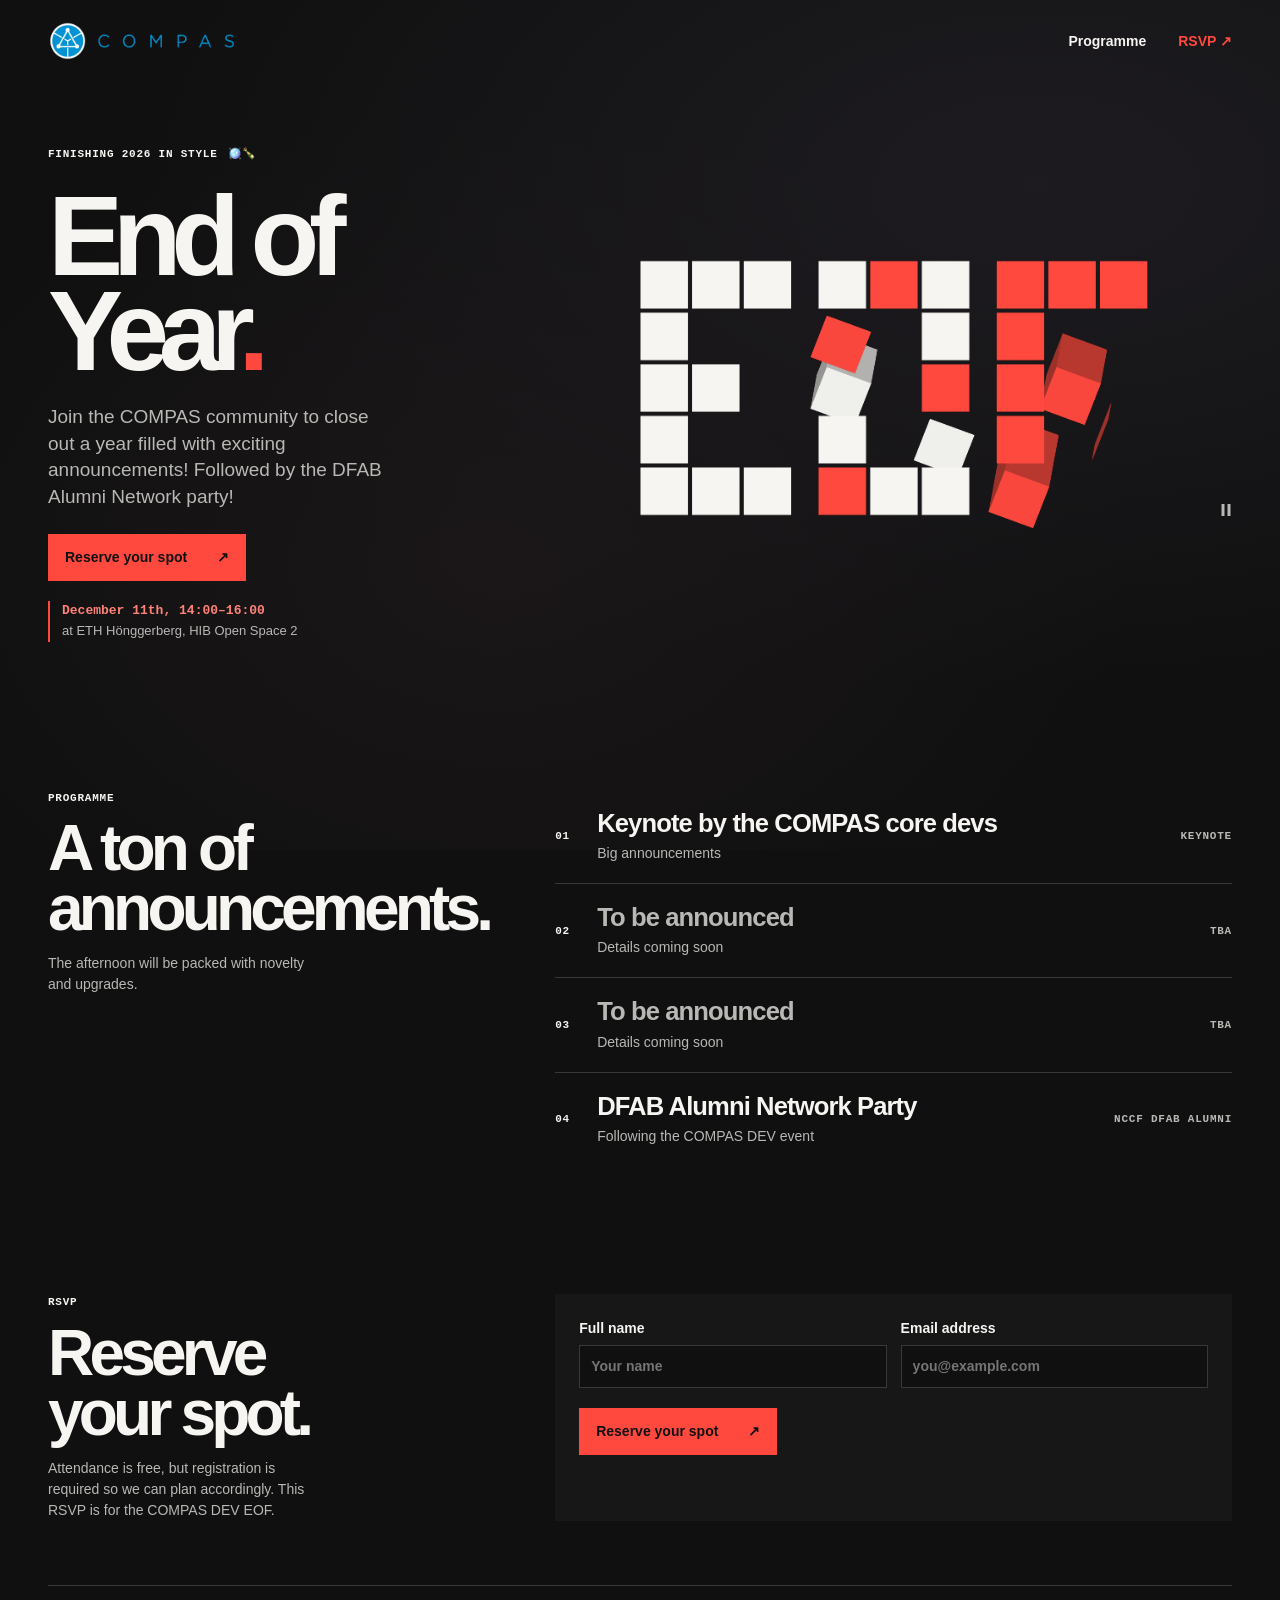
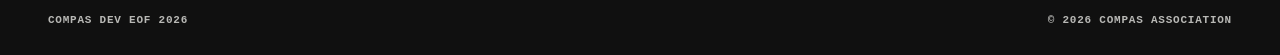
==== index.html @ 9d1eb0c4 "Shorter programme heading Co-Authored-By: Claude Opus 5.5 <noreply@anthropic.com>" ====
<!doctype html>
<html lang="en">
<head>
<meta charset="utf-8">
<meta name="viewport" content="width=device-width, initial-scale=1">
<meta name="description" content="COMPAS DEV End of Year 2026, followed by the DFAB Alumni Network Party.">
<title>EOF 2026 — COMPAS DEV</title>
<meta property="og:type" content="website">
<meta property="og:title" content="EOF 2026 — COMPAS DEV">
<meta property="og:description" content="December 11th, 14:00–16:00 at ETH Hönggerberg, HIB Open Space 2. Followed by the DFAB Alumni Network Party.">
<meta property="og:url" content="https://compas.dev/eof26/">
<meta property="og:image" content="https://compas.dev/eof26/assets/eof-dark.png">
<meta name="twitter:card" content="summary_large_image">
<link rel="icon" href="assets/compas.png">
<link rel="stylesheet" href="style.css">
<script src="app.js" defer></script>
</head>
<body>
<header class="wrap header">
  <a class="brand" href="#top"><img src="assets/compas-header.png" width="960" height="199" alt="COMPAS"></a>
  <nav aria-label="Event"><a href="#programme">Programme</a><a class="nav-rsvp" href="#rsvp">RSVP <span aria-hidden="true">↗</span></a></nav>
</header>
<main id="top" class="wrap">
  <section class="hero" aria-labelledby="event-title">
    <div class="intro">
      <div class="eyebrow">Finishing 2026 in style <span aria-hidden="true">🪩🍾</span></div>
      <h1 id="event-title">End of<br> Year<span class="period">.</span></h1>
      <p>Join the COMPAS community to close out a year filled with exciting announcements! Followed by the DFAB Alumni Network party!</p>
      <a class="primary" href="#rsvp">Reserve your spot <span aria-hidden="true">↗</span></a>
      <p class="meta"><span><time datetime="2026-12-11">December 11th</time>, 14:00–16:00</span> <span>at ETH Hönggerberg, HIB Open Space 2</span></p>
    </div>
    <figure class="art">
      <img id="mark" src="assets/eof-dark.png" width="800" height="448" alt="The tiled EOF mark rotates into E26 as some red pieces shift from solid to wireframe and back.">
      <button id="motion" type="button" class="motion" aria-label="Pause motion">
        <svg class="icon-pause" viewBox="0 0 12 12" width="12" height="12" aria-hidden="true"><rect x="1.5" y="0" width="3" height="12"/><rect x="7.5" y="0" width="3" height="12"/></svg>
        <svg class="icon-play" viewBox="0 0 12 12" width="12" height="12" aria-hidden="true"><path d="M1.5 0 11.5 6 1.5 12z"/></svg>
      </button>
    </figure>
  </section>
  <section id="programme" class="programme" aria-labelledby="programme-title">
    <div><div class="eyebrow">Programme</div><h2 id="programme-title">A ton of<br> announcements.</h2><p class="lede">The afternoon will be packed with novelty and upgrades.</p></div>
    <div class="programme-list">
      <article><span class="index">01</span><div><h3>Keynote by the COMPAS core devs</h3><p>Big announcements</p></div><span class="tag">Keynote</span></article>
      <article class="tba"><span class="index">02</span><div><h3>To be announced</h3><p>Details coming soon</p></div><span class="tag">TBA</span></article>
      <article class="tba"><span class="index">03</span><div><h3>To be announced</h3><p>Details coming soon</p></div><span class="tag">TBA</span></article>
      <article><span class="index">04</span><div><h3>DFAB Alumni Network Party</h3><p>Following the COMPAS DEV event</p></div><span class="tag">NCCF DFAB Alumni</span></article>
    </div>
  </section>
  <section id="rsvp" class="rsvp" aria-labelledby="rsvp-title">
    <div><div class="eyebrow">RSVP</div><h2 id="rsvp-title">Reserve<br> your spot.</h2><p>Attendance is free, but registration is required so we can plan accordingly. This RSVP is for the COMPAS DEV EOF.</p></div>
    <form id="rsvp-form" action="https://assets.mailerlite.com/jsonp/1476040/forms/203331740116191033/subscribe" method="post">
      <div class="fields">
        <label>Full name<input name="fields[name]" required autocomplete="name" placeholder="Your name"></label>
        <label>Email address<input name="fields[email]" required type="email" autocomplete="email" placeholder="you@example.com"></label>
      </div>
      <input type="hidden" name="ml-submit" value="1">
      <input type="hidden" name="anticsrf" value="true">
      <button class="primary" type="submit">Reserve your spot <span aria-hidden="true">↗</span></button>
      <p id="form-status" role="status" hidden></p>
    </form>
  </section>
</main>
<footer class="wrap footer"><span>COMPAS DEV EOF 2026</span><a href="https://compas.dev">© 2026 COMPAS Association</a></footer>
</body>
</html>
---- style.css ----
:root{color-scheme:dark;--paper:#101010;--surface:#171717;--ink:#f6f5f1;--muted:#b8b8b5;--accent:#ff493e;--rule:#383838;--head:Helvetica,Arial,sans-serif;--mono:ui-monospace,Menlo,monospace}
*{box-sizing:border-box}
html{scroll-behavior:smooth}
body{
  margin:0;
  background:
    radial-gradient(ellipse at 81% 24%, #1d1b20 0%, transparent 62%) top center / 100% 760px no-repeat,
    radial-gradient(ellipse at 39% 66%, #1b1718 0%, transparent 57%) top center / 100% 850px no-repeat,
    var(--paper);
  color:var(--ink);
  font:16px/1.5 var(--head)
}
a{color:inherit;text-decoration:none}
button,input{font:inherit}
button{cursor:pointer}
:focus-visible{outline:2px solid var(--accent);outline-offset:4px}
.wrap{width:min(1320px,calc(100% - 96px));margin-inline:auto}
.header,.footer{display:flex;align-items:center;justify-content:space-between;}
.header{height:82px}
.brand{display:block;width:190px;flex-shrink:0}
.brand img{display:block;width:100%;height:auto;aspect-ratio:960/199}
nav{display:flex;align-items:center;gap:32px;font-size:14px;font-weight:700}
.nav-rsvp{color:var(--accent)}
.hero{display:grid;grid-template-columns:minmax(270px,.8fr) minmax(0,1.2fr);gap:56px;align-items:center;min-height:590px;padding-block:64px 84px}
.eyebrow,.meta,legend,.index,.tag,.footer{font:600 11px/1.5 var(--mono);letter-spacing:.07em;text-transform:uppercase}
.eyebrow{display:flex;align-items:center;gap:10px}
h1,h2,h3,p,figure{margin:0}
h1{font-size:clamp(75px,8.8vw,142px);line-height:.85;letter-spacing:-.092em;margin:26px 0 24px}
.period{color:var(--accent)}
.intro>p:not(.meta){max-width:32ch;font-size:19px;color:var(--muted);line-height:1.4;margin-bottom:24px}
.primary{display:inline-flex;align-items:center;justify-content:space-between;gap:30px;padding:12px 16px;background:var(--accent);border:1px solid var(--accent);color:var(--paper);font-weight:700;font-size:14px}
.primary:hover{background:var(--ink);border-color:var(--ink)}
.meta{margin-top:20px;padding-left:12px;border-left:2px solid var(--accent);color:var(--muted);font:500 13px/1.55 var(--head);letter-spacing:0;text-transform:none}
.meta span{display:block}
.meta span:first-child{color:#ff8279;font:600 13px/1.55 var(--mono);font-variant-numeric:tabular-nums}
.art{position:relative}
.art img{display:block;mix-blend-mode:lighten;width:100%;height:auto;aspect-ratio:800/448}
fieldset{padding:0;border:0;margin:0;min-inline-size:0}
legend{margin-bottom:6px;color:var(--muted)}
/* Bottom edge sits on the baseline of the EOF letters (y=368 of the 448px-high mark). */
.motion{position:absolute;right:0;bottom:17.86%;display:block;border:0;background:none;color:var(--muted);padding:0;line-height:0}
.motion svg{display:block;fill:currentColor}
.motion:hover{color:var(--ink)}
.motion .icon-play,.motion[data-playing="false"] .icon-pause{display:none}
.motion[data-playing="false"] .icon-play{display:block}
.programme,.rsvp{display:grid;grid-template-columns:minmax(230px,.8fr) minmax(0,1.2fr);gap:56px;padding-block:64px}
h2{font-size:clamp(45px,5vw,78px);line-height:.94;letter-spacing:-.075em;margin-top:12px}
.programme-list article{display:grid;grid-template-columns:30px 1fr auto;align-items:center;gap:12px;padding:19px 0}
.programme-list article+article{border-top:1px solid var(--rule)}
h3{font-size:clamp(17px,2vw,26px);letter-spacing:-.035em;line-height:1.15}
.programme .lede{max-width:34ch;margin-top:15px}
.programme p,.rsvp p{color:var(--muted);font-size:14px;margin-top:5px}
.tag{color:var(--muted)}
.tba h3{color:var(--muted)}
.rsvp>div p{max-width:34ch;margin-top:15px}
form{padding:24px;background:var(--surface)}
.fields{display:grid;grid-template-columns:1fr 1fr;gap:14px;margin-bottom:20px}
form label{font-size:14px;font-weight:600}
.fields input{display:block;margin-top:6px;width:100%;border:1px solid var(--rule);background:var(--paper);color:var(--ink);padding:10px 11px;border-radius:0}
#form-status{padding-top:10px}
#form-status.error{color:#ff8279}
form button:disabled{opacity:.6;cursor:progress}
.footer{border-bottom:0;border-top:1px solid var(--rule);min-height:70px;color:var(--muted)}
@media(max-width:850px){.wrap{width:calc(100% - 44px)}.hero,.programme,.rsvp{gap:24px}.hero{min-height:0}h1{font-size:clamp(62px,10vw,100px)}}
@media(max-width:680px){.wrap{width:calc(100% - 32px)}.header{height:64px}nav{gap:12px}.brand{width:145px}.hero,.programme,.rsvp{grid-template-columns:1fr}.hero{padding-block:32px}.intro h1 br,.programme h2 br,.rsvp h2 br{display:none}.intro h1{max-width:7ch;line-height:.9}.intro>p:not(.meta){font-size:17px}.programme,.rsvp{padding-block:28px}}
@media(max-width:390px){.fields{grid-template-columns:1fr}.programme-list article{grid-template-columns:22px 1fr}.tag{grid-column:2;justify-self:start}}
@media(prefers-reduced-motion:reduce){html{scroll-behavior:auto}}
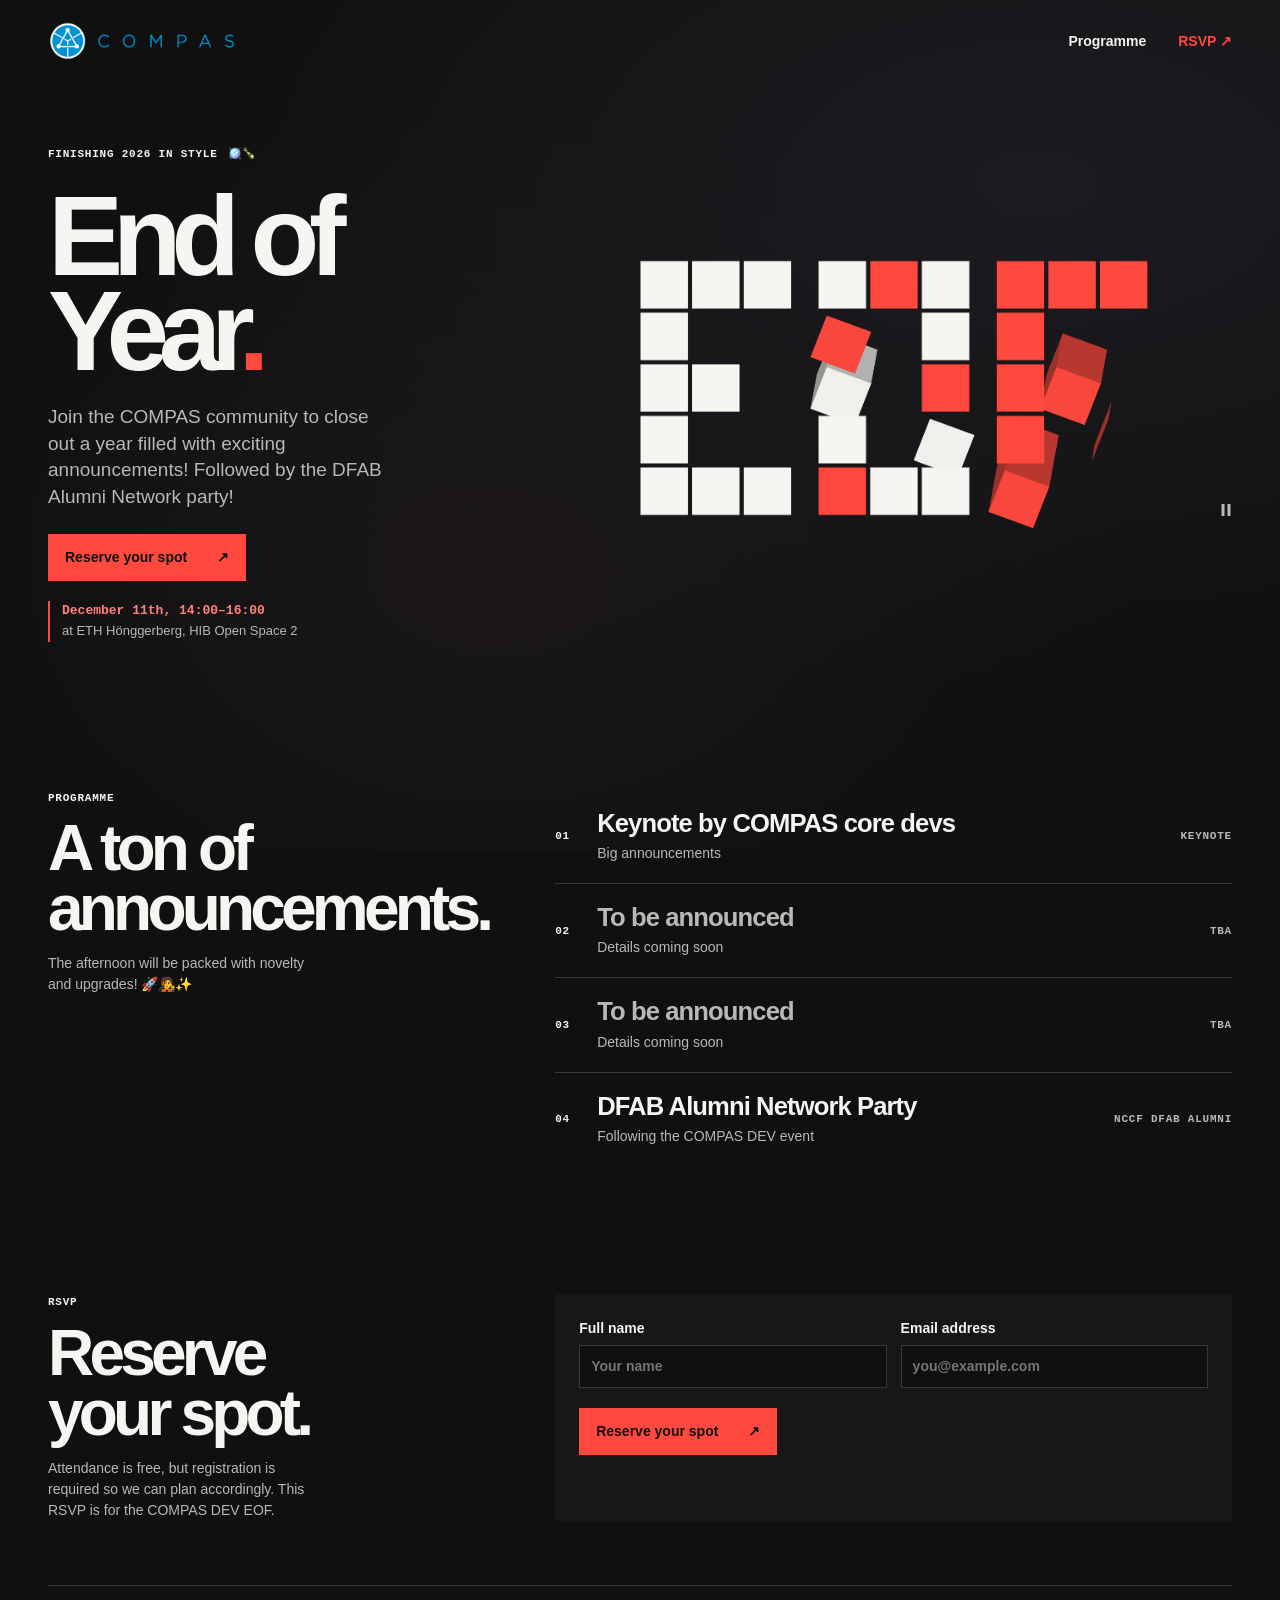
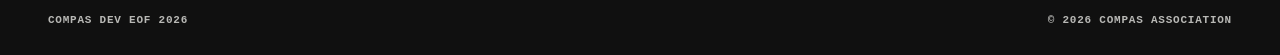
==== commit 1d41d479: "update rsvp" ====
--- a/index.html
+++ b/index.html
@@ -1,65 +1,110 @@
 <!doctype html>
 <html lang="en">
+
 <head>
-<meta charset="utf-8">
-<meta name="viewport" content="width=device-width, initial-scale=1">
-<meta name="description" content="COMPAS DEV End of Year 2026, followed by the DFAB Alumni Network Party.">
-<title>EOF 2026 — COMPAS DEV</title>
-<meta property="og:type" content="website">
-<meta property="og:title" content="EOF 2026 — COMPAS DEV">
-<meta property="og:description" content="December 11th, 14:00–16:00 at ETH Hönggerberg, HIB Open Space 2. Followed by the DFAB Alumni Network Party.">
-<meta property="og:url" content="https://compas.dev/eof26/">
-<meta property="og:image" content="https://compas.dev/eof26/assets/eof-dark.png">
-<meta name="twitter:card" content="summary_large_image">
-<link rel="icon" href="assets/compas.png">
-<link rel="stylesheet" href="style.css">
-<script src="app.js" defer></script>
+  <meta charset="utf-8">
+  <meta name="viewport" content="width=device-width, initial-scale=1">
+  <meta name="description" content="COMPAS DEV End of Year 2026, followed by the NCCR DFAB Alumni Network Party.">
+  <title>EOF 2026 — COMPAS DEV</title>
+  <meta property="og:type" content="website">
+  <meta property="og:title" content="EOF 2026 — COMPAS DEV">
+  <meta property="og:description"
+    content="December 11th, 14:00–16:00 at ETH Hönggerberg, HIB Open Space 2. Followed by the NCCR DFAB Alumni Network Party.">
+  <meta property="og:url" content="https://compas.dev/eof26/">
+  <meta property="og:image" content="https://compas.dev/eof26/assets/eof-dark.png">
+  <meta name="twitter:card" content="summary_large_image">
+  <link rel="icon" href="assets/compas.png">
+  <link rel="stylesheet" href="style.css">
+  <script src="app.js" defer></script>
 </head>
+
 <body>
-<header class="wrap header">
-  <a class="brand" href="#top"><img src="assets/compas-header.png" width="960" height="199" alt="COMPAS"></a>
-  <nav aria-label="Event"><a href="#programme">Programme</a><a class="nav-rsvp" href="#rsvp">RSVP <span aria-hidden="true">↗</span></a></nav>
-</header>
-<main id="top" class="wrap">
-  <section class="hero" aria-labelledby="event-title">
-    <div class="intro">
-      <div class="eyebrow">Finishing 2026 in style <span aria-hidden="true">🪩🍾</span></div>
-      <h1 id="event-title">End of<br> Year<span class="period">.</span></h1>
-      <p>Join the COMPAS community to close out a year filled with exciting announcements! Followed by the DFAB Alumni Network party!</p>
-      <a class="primary" href="#rsvp">Reserve your spot <span aria-hidden="true">↗</span></a>
-      <p class="meta"><span><time datetime="2026-12-11">December 11th</time>, 14:00–16:00</span> <span>at ETH Hönggerberg, HIB Open Space 2</span></p>
-    </div>
-    <figure class="art">
-      <img id="mark" src="assets/eof-dark.png" width="800" height="448" alt="The tiled EOF mark rotates into E26 as some red pieces shift from solid to wireframe and back.">
-      <button id="motion" type="button" class="motion" aria-label="Pause motion">
-        <svg class="icon-pause" viewBox="0 0 12 12" width="12" height="12" aria-hidden="true"><rect x="1.5" y="0" width="3" height="12"/><rect x="7.5" y="0" width="3" height="12"/></svg>
-        <svg class="icon-play" viewBox="0 0 12 12" width="12" height="12" aria-hidden="true"><path d="M1.5 0 11.5 6 1.5 12z"/></svg>
-      </button>
-    </figure>
-  </section>
-  <section id="programme" class="programme" aria-labelledby="programme-title">
-    <div><div class="eyebrow">Programme</div><h2 id="programme-title">A ton of<br> announcements.</h2><p class="lede">The afternoon will be packed with novelty and upgrades.</p></div>
-    <div class="programme-list">
-      <article><span class="index">01</span><div><h3>Keynote by the COMPAS core devs</h3><p>Big announcements</p></div><span class="tag">Keynote</span></article>
-      <article class="tba"><span class="index">02</span><div><h3>To be announced</h3><p>Details coming soon</p></div><span class="tag">TBA</span></article>
-      <article class="tba"><span class="index">03</span><div><h3>To be announced</h3><p>Details coming soon</p></div><span class="tag">TBA</span></article>
-      <article><span class="index">04</span><div><h3>DFAB Alumni Network Party</h3><p>Following the COMPAS DEV event</p></div><span class="tag">NCCF DFAB Alumni</span></article>
-    </div>
-  </section>
-  <section id="rsvp" class="rsvp" aria-labelledby="rsvp-title">
-    <div><div class="eyebrow">RSVP</div><h2 id="rsvp-title">Reserve<br> your spot.</h2><p>Attendance is free, but registration is required so we can plan accordingly. This RSVP is for the COMPAS DEV EOF.</p></div>
-    <form id="rsvp-form" action="https://assets.mailerlite.com/jsonp/1476040/forms/203331740116191033/subscribe" method="post">
-      <div class="fields">
-        <label>Full name<input name="fields[name]" required autocomplete="name" placeholder="Your name"></label>
-        <label>Email address<input name="fields[email]" required type="email" autocomplete="email" placeholder="you@example.com"></label>
+  <header class="wrap header">
+    <a class="brand" href="#top"><img src="assets/compas-header.png" width="960" height="199" alt="COMPAS"></a>
+    <nav aria-label="Event"><a href="#programme">Programme</a><a class="nav-rsvp" href="#rsvp">RSVP <span
+          aria-hidden="true">↗</span></a></nav>
+  </header>
+  <main id="top" class="wrap">
+    <section class="hero" aria-labelledby="event-title">
+      <div class="intro">
+        <div class="eyebrow">Finishing 2026 in style <span aria-hidden="true">🪩🍾</span></div>
+        <h1 id="event-title">End of<br> Year<span class="period">.</span></h1>
+        <p>Join the COMPAS community to close out a year filled with exciting announcements! Followed by the DFAB Alumni
+          Network party!</p>
+        <a class="primary" href="#rsvp">Reserve your spot <span aria-hidden="true">↗</span></a>
+        <p class="meta"><span><time datetime="2026-12-11">December 11th</time>, 14:00–16:00</span> <span>at ETH
+            Hönggerberg, HIB Open Space 2</span></p>
       </div>
-      <input type="hidden" name="ml-submit" value="1">
-      <input type="hidden" name="anticsrf" value="true">
-      <button class="primary" type="submit">Reserve your spot <span aria-hidden="true">↗</span></button>
-      <p id="form-status" role="status" hidden></p>
-    </form>
-  </section>
-</main>
-<footer class="wrap footer"><span>COMPAS DEV EOF 2026</span><a href="https://compas.dev">© 2026 COMPAS Association</a></footer>
+      <figure class="art">
+        <img id="mark" src="assets/eof-dark.png" width="800" height="448"
+          alt="The tiled EOF mark rotates into E26 as some red pieces shift from solid to wireframe and back.">
+        <button id="motion" type="button" class="motion" aria-label="Pause motion">
+          <svg class="icon-pause" viewBox="0 0 12 12" width="12" height="12" aria-hidden="true">
+            <rect x="1.5" y="0" width="3" height="12" />
+            <rect x="7.5" y="0" width="3" height="12" />
+          </svg>
+          <svg class="icon-play" viewBox="0 0 12 12" width="12" height="12" aria-hidden="true">
+            <path d="M1.5 0 11.5 6 1.5 12z" />
+          </svg>
+        </button>
+      </figure>
+    </section>
+    <section id="programme" class="programme" aria-labelledby="programme-title">
+      <div>
+        <div class="eyebrow">Programme</div>
+        <h2 id="programme-title">A ton of<br> announcements.</h2>
+        <p class="lede">The afternoon will be packed with novelty and upgrades! 🚀🧑‍🎤✨</p>
+      </div>
+      <div class="programme-list">
+        <article><span class="index">01</span>
+          <div>
+            <h3>Keynote by COMPAS core devs</h3>
+            <p>Big announcements</p>
+          </div><span class="tag">Keynote</span>
+        </article>
+        <article class="tba"><span class="index">02</span>
+          <div>
+            <h3>To be announced</h3>
+            <p>Details coming soon</p>
+          </div><span class="tag">TBA</span>
+        </article>
+        <article class="tba"><span class="index">03</span>
+          <div>
+            <h3>To be announced</h3>
+            <p>Details coming soon</p>
+          </div><span class="tag">TBA</span>
+        </article>
+        <article><span class="index">04</span>
+          <div>
+            <h3>DFAB Alumni Network Party</h3>
+            <p>Following the COMPAS DEV event</p>
+          </div><span class="tag">NCCF DFAB Alumni</span>
+        </article>
+      </div>
+    </section>
+    <section id="rsvp" class="rsvp" aria-labelledby="rsvp-title">
+      <div>
+        <div class="eyebrow">RSVP</div>
+        <h2 id="rsvp-title">Reserve<br> your spot.</h2>
+        <p>Attendance is free, but registration is required so we can plan accordingly. This RSVP is for the COMPAS DEV
+          EOF.</p>
+      </div>
+      <form id="rsvp-form" action="https://assets.mailerlite.com/jsonp/1476040/forms/203331740116191033/subscribe"
+        method="post">
+        <div class="fields">
+          <label>Full name<input name="fields[name]" required autocomplete="name" placeholder="Your name"></label>
+          <label>Email address<input name="fields[email]" required type="email" autocomplete="email"
+              placeholder="you@example.com"></label>
+        </div>
+        <input type="hidden" name="ml-submit" value="1">
+        <input type="hidden" name="anticsrf" value="true">
+        <button class="primary" type="submit">Reserve your spot <span aria-hidden="true">↗</span></button>
+        <p id="form-status" role="status" hidden></p>
+      </form>
+    </section>
+  </main>
+  <footer class="wrap footer"><span>COMPAS DEV EOF 2026</span><a href="https://compas.dev">© 2026 COMPAS Association</a>
+  </footer>
 </body>
-</html>
+
+</html>
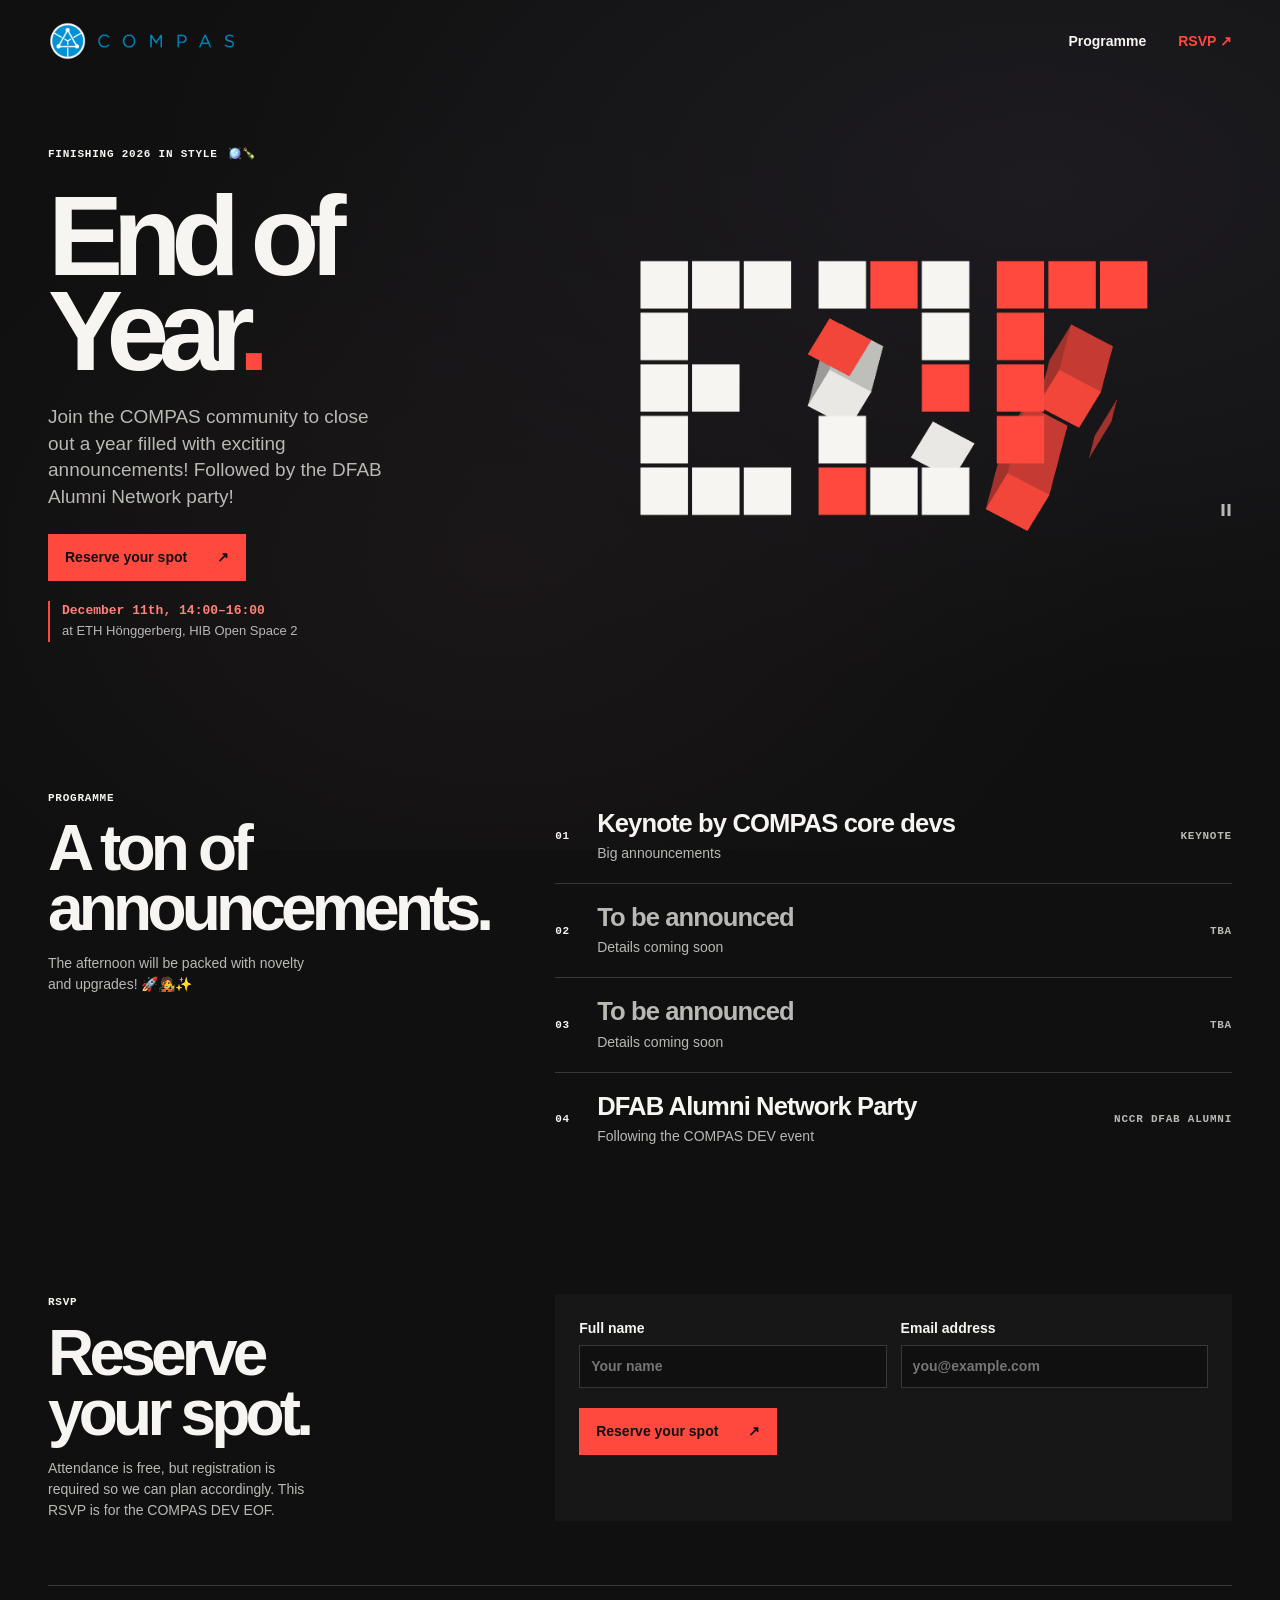
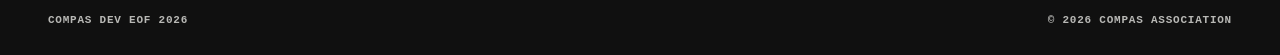
==== commit a062df0e: "typo" ====
--- a/index.html
+++ b/index.html
@@ -78,7 +78,7 @@
           <div>
             <h3>DFAB Alumni Network Party</h3>
             <p>Following the COMPAS DEV event</p>
-          </div><span class="tag">NCCF DFAB Alumni</span>
+          </div><span class="tag">NCCR DFAB Alumni</span>
         </article>
       </div>
     </section>
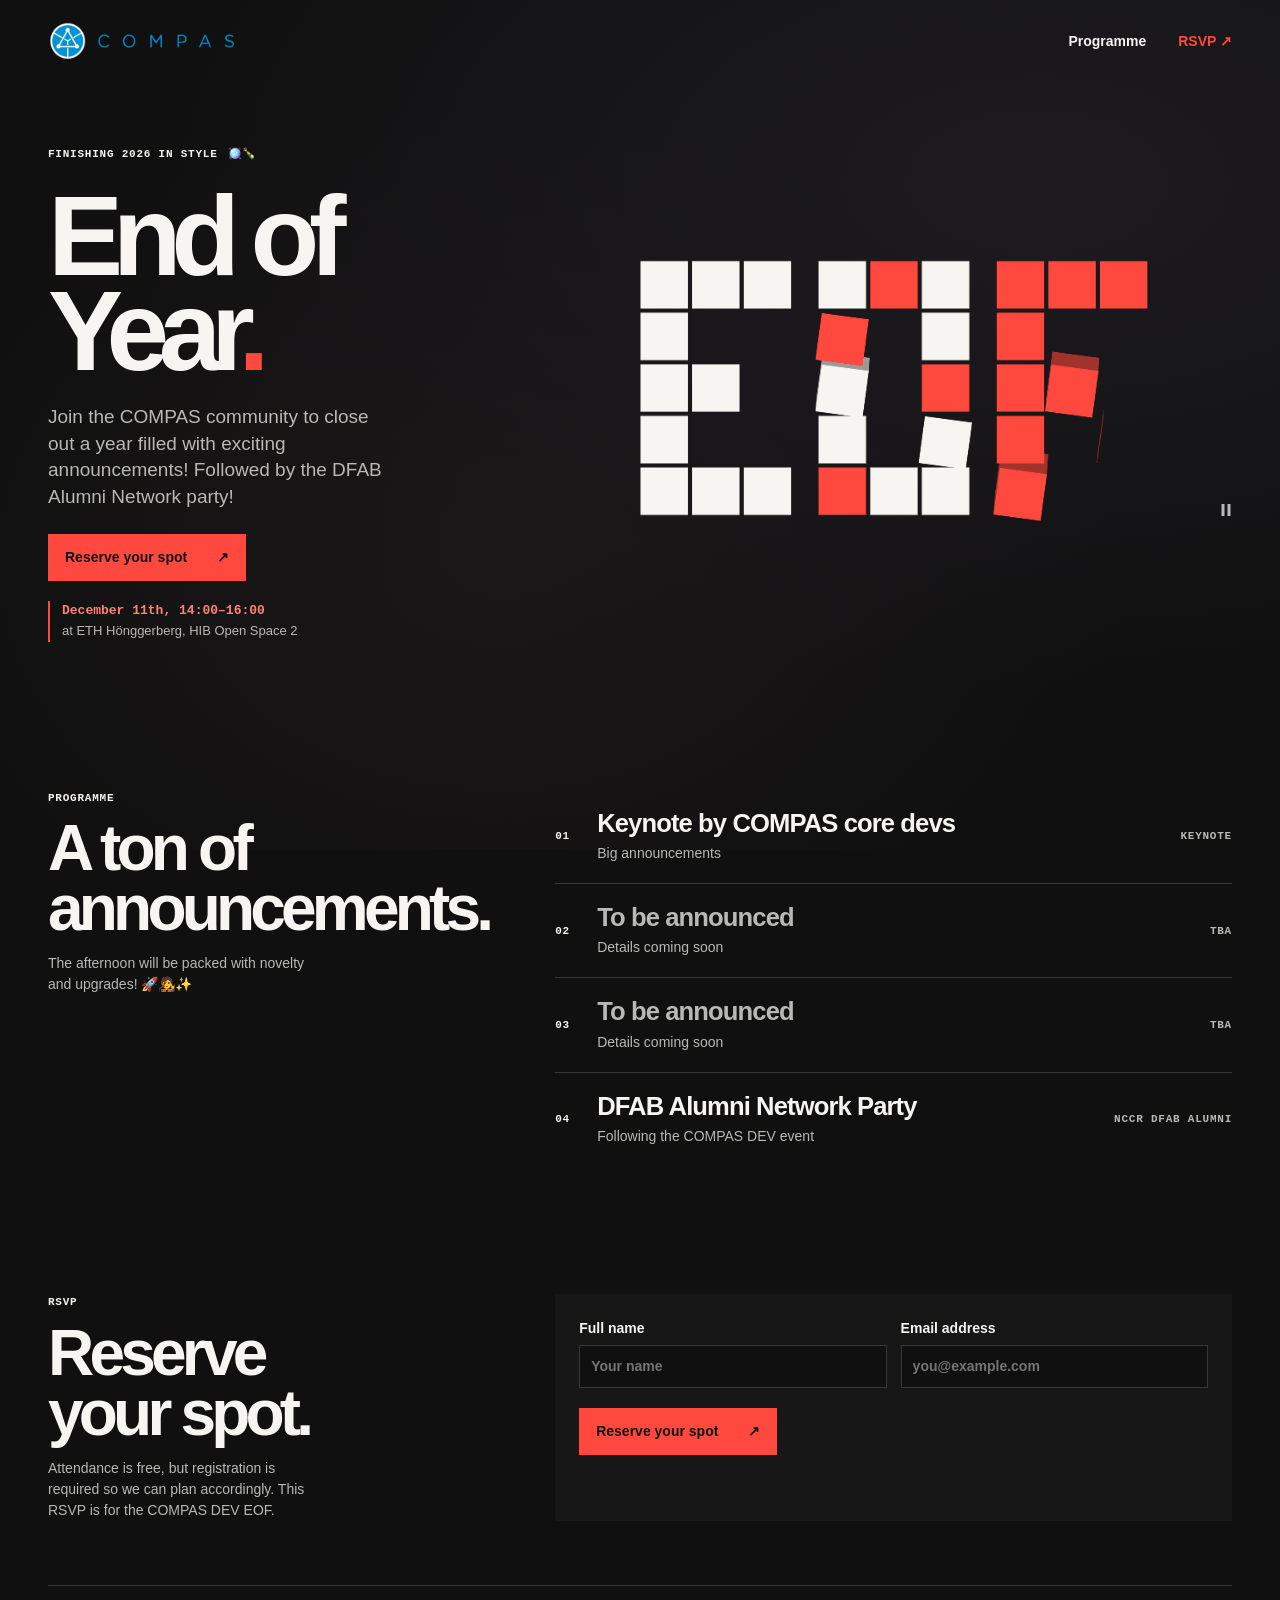
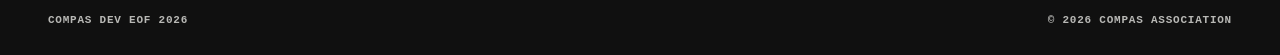
==== commit d3961cd4: "Press kit page, generated social/screen/poster assets, link-preview card Co-Authored-By: Claude Opus" ====
--- a/index.html
+++ b/index.html
@@ -11,7 +11,10 @@
   <meta property="og:description"
     content="December 11th, 14:00–16:00 at ETH Hönggerberg, HIB Open Space 2. Followed by the NCCR DFAB Alumni Network Party.">
   <meta property="og:url" content="https://compas.dev/eof26/">
-  <meta property="og:image" content="https://compas.dev/eof26/assets/eof-dark.png">
+  <meta property="og:image" content="https://compas.dev/eof26/press/assets/eof26-link-preview-1200x630.png">
+  <meta property="og:image:width" content="1200">
+  <meta property="og:image:height" content="630">
+  <meta property="og:image:alt" content="End of Year. COMPAS DEV EOF 2026, Friday December 11th, 14:00–16:00, ETH Hönggerberg, HIB Open Space 2.">
   <meta name="twitter:card" content="summary_large_image">
   <link rel="icon" href="assets/compas.png">
   <link rel="stylesheet" href="style.css">
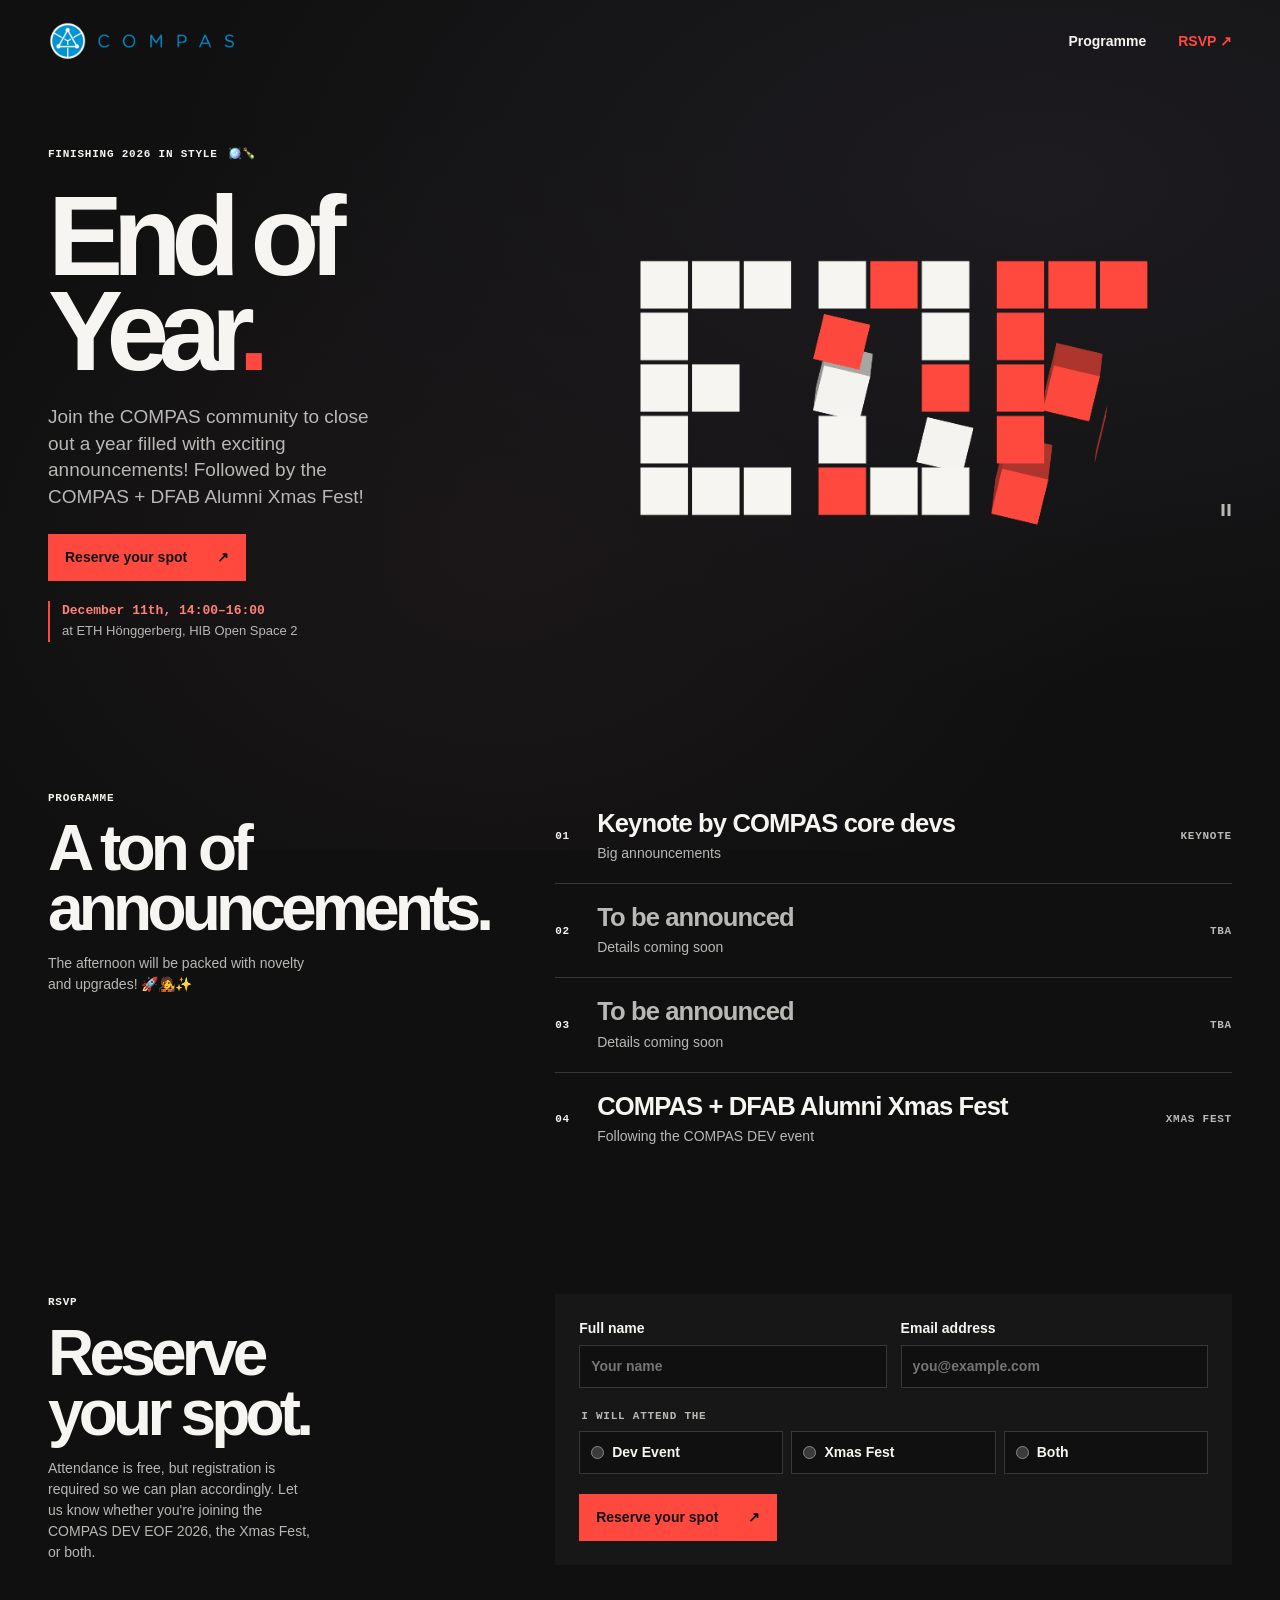
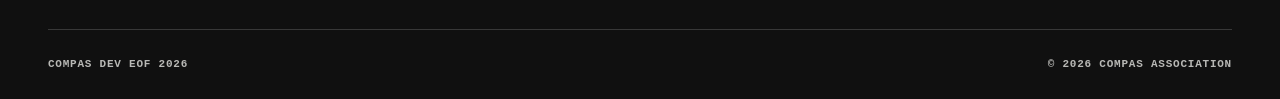
==== commit 0db7861a: "Rename party to COMPAS + DFAB Alumni Xmas Fest; RSVP attendance choice Co-Authored-By: Claude Opus 5" ====
--- a/index.html
+++ b/index.html
@@ -4,12 +4,12 @@
 <head>
   <meta charset="utf-8">
   <meta name="viewport" content="width=device-width, initial-scale=1">
-  <meta name="description" content="COMPAS DEV End of Year 2026, followed by the NCCR DFAB Alumni Network Party.">
+  <meta name="description" content="COMPAS DEV End of Year 2026, followed by the COMPAS + DFAB Alumni Xmas Fest.">
   <title>EOF 2026 — COMPAS DEV</title>
   <meta property="og:type" content="website">
   <meta property="og:title" content="EOF 2026 — COMPAS DEV">
   <meta property="og:description"
-    content="December 11th, 14:00–16:00 at ETH Hönggerberg, HIB Open Space 2. Followed by the NCCR DFAB Alumni Network Party.">
+    content="December 11th, 14:00–16:00 at ETH Hönggerberg, HIB Open Space 2. Followed by the COMPAS + DFAB Alumni Xmas Fest.">
   <meta property="og:url" content="https://compas.dev/eof26/">
   <meta property="og:image" content="https://compas.dev/eof26/press/assets/eof26-link-preview-1200x630.png">
   <meta property="og:image:width" content="1200">
@@ -32,8 +32,8 @@
       <div class="intro">
         <div class="eyebrow">Finishing 2026 in style <span aria-hidden="true">🪩🍾</span></div>
         <h1 id="event-title">End of<br> Year<span class="period">.</span></h1>
-        <p>Join the COMPAS community to close out a year filled with exciting announcements! Followed by the DFAB Alumni
-          Network party!</p>
+        <p>Join the COMPAS community to close out a year filled with exciting announcements! Followed by the COMPAS + DFAB
+          Alumni Xmas Fest!</p>
         <a class="primary" href="#rsvp">Reserve your spot <span aria-hidden="true">↗</span></a>
         <p class="meta"><span><time datetime="2026-12-11">December 11th</time>, 14:00–16:00</span> <span>at ETH
             Hönggerberg, HIB Open Space 2</span></p>
@@ -79,9 +79,9 @@
         </article>
         <article><span class="index">04</span>
           <div>
-            <h3>DFAB Alumni Network Party</h3>
+            <h3>COMPAS + DFAB Alumni Xmas Fest</h3>
             <p>Following the COMPAS DEV event</p>
-          </div><span class="tag">NCCR DFAB Alumni</span>
+          </div><span class="tag">Xmas Fest</span>
         </article>
       </div>
     </section>
@@ -89,8 +89,8 @@
       <div>
         <div class="eyebrow">RSVP</div>
         <h2 id="rsvp-title">Reserve<br> your spot.</h2>
-        <p>Attendance is free, but registration is required so we can plan accordingly. This RSVP is for the COMPAS DEV
-          EOF.</p>
+        <p>Attendance is free, but registration is required so we can plan accordingly. Let us know whether you're joining the
+          COMPAS DEV EOF 2026, the Xmas Fest, or both.</p>
       </div>
       <form id="rsvp-form" action="https://assets.mailerlite.com/jsonp/1476040/forms/203331740116191033/subscribe"
         method="post">
@@ -99,6 +99,12 @@
           <label>Email address<input name="fields[email]" required type="email" autocomplete="email"
               placeholder="you@example.com"></label>
         </div>
+        <fieldset class="attendance">
+          <legend>I will attend the</legend>
+          <label><input type="radio" name="fields[eof_2026_attendance]" value="Dev Event" required>Dev Event</label>
+          <label><input type="radio" name="fields[eof_2026_attendance]" value="Xmas Fest">Xmas Fest</label>
+          <label><input type="radio" name="fields[eof_2026_attendance]" value="Both">Both</label>
+        </fieldset>
         <input type="hidden" name="ml-submit" value="1">
         <input type="hidden" name="anticsrf" value="true">
         <button class="primary" type="submit">Reserve your spot <span aria-hidden="true">↗</span></button>
--- a/style.css
+++ b/style.css
@@ -57,6 +57,11 @@
 .fields{display:grid;grid-template-columns:1fr 1fr;gap:14px;margin-bottom:20px}
 form label{font-size:14px;font-weight:600}
 .fields input{display:block;margin-top:6px;width:100%;border:1px solid var(--rule);background:var(--paper);color:var(--ink);padding:10px 11px;border-radius:0}
+.attendance{display:grid;grid-template-columns:repeat(3,1fr);gap:8px;margin-bottom:20px}
+.attendance legend{grid-column:1/-1}
+.attendance label{display:flex;align-items:center;gap:8px;padding:10px 11px;border:1px solid var(--rule);background:var(--paper);cursor:pointer}
+.attendance label:has(:checked){border-color:var(--accent)}
+.attendance input{margin:0;accent-color:var(--accent)}
 #form-status{padding-top:10px}
 #form-status.error{color:#ff8279}
 form button:disabled{opacity:.6;cursor:progress}
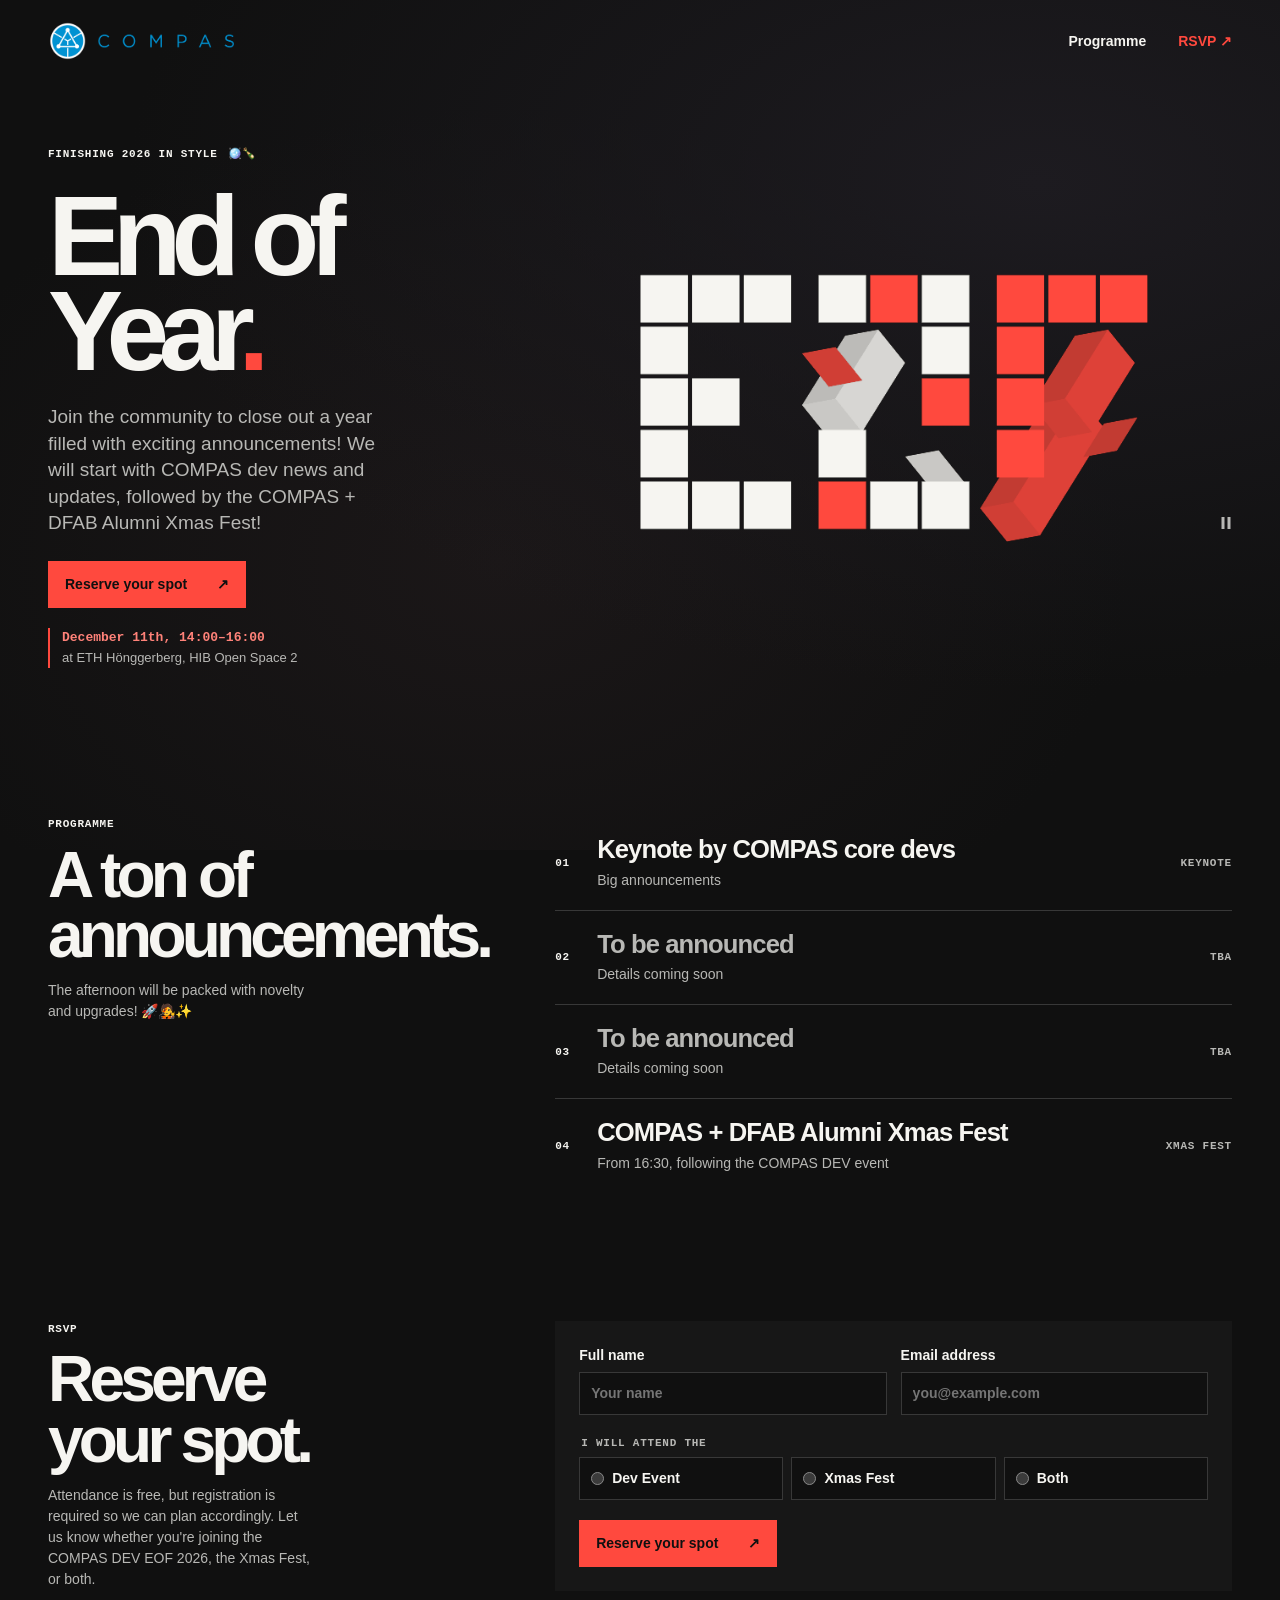
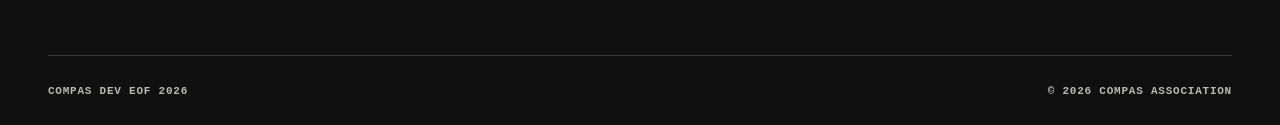
==== commit d92a9b23: "Hero copy update; Xmas Fest starts at 16:30 Co-Authored-By: Claude Opus 5.5 <noreply@anthropic.com>" ====
--- a/index.html
+++ b/index.html
@@ -9,7 +9,7 @@
   <meta property="og:type" content="website">
   <meta property="og:title" content="EOF 2026 — COMPAS DEV">
   <meta property="og:description"
-    content="December 11th, 14:00–16:00 at ETH Hönggerberg, HIB Open Space 2. Followed by the COMPAS + DFAB Alumni Xmas Fest.">
+    content="December 11th, 14:00–16:00 at ETH Hönggerberg, HIB Open Space 2. Followed by the COMPAS + DFAB Alumni Xmas Fest from 16:30.">
   <meta property="og:url" content="https://compas.dev/eof26/">
   <meta property="og:image" content="https://compas.dev/eof26/press/assets/eof26-link-preview-1200x630.png">
   <meta property="og:image:width" content="1200">
@@ -32,8 +32,8 @@
       <div class="intro">
         <div class="eyebrow">Finishing 2026 in style <span aria-hidden="true">🪩🍾</span></div>
         <h1 id="event-title">End of<br> Year<span class="period">.</span></h1>
-        <p>Join the COMPAS community to close out a year filled with exciting announcements! Followed by the COMPAS + DFAB
-          Alumni Xmas Fest!</p>
+        <p>Join the community to close out a year filled with exciting announcements! We will start with COMPAS dev
+          news and updates, followed by the COMPAS + DFAB Alumni Xmas Fest!</p>
         <a class="primary" href="#rsvp">Reserve your spot <span aria-hidden="true">↗</span></a>
         <p class="meta"><span><time datetime="2026-12-11">December 11th</time>, 14:00–16:00</span> <span>at ETH
             Hönggerberg, HIB Open Space 2</span></p>
@@ -80,7 +80,7 @@
         <article><span class="index">04</span>
           <div>
             <h3>COMPAS + DFAB Alumni Xmas Fest</h3>
-            <p>Following the COMPAS DEV event</p>
+            <p>From 16:30, following the COMPAS DEV event</p>
           </div><span class="tag">Xmas Fest</span>
         </article>
       </div>
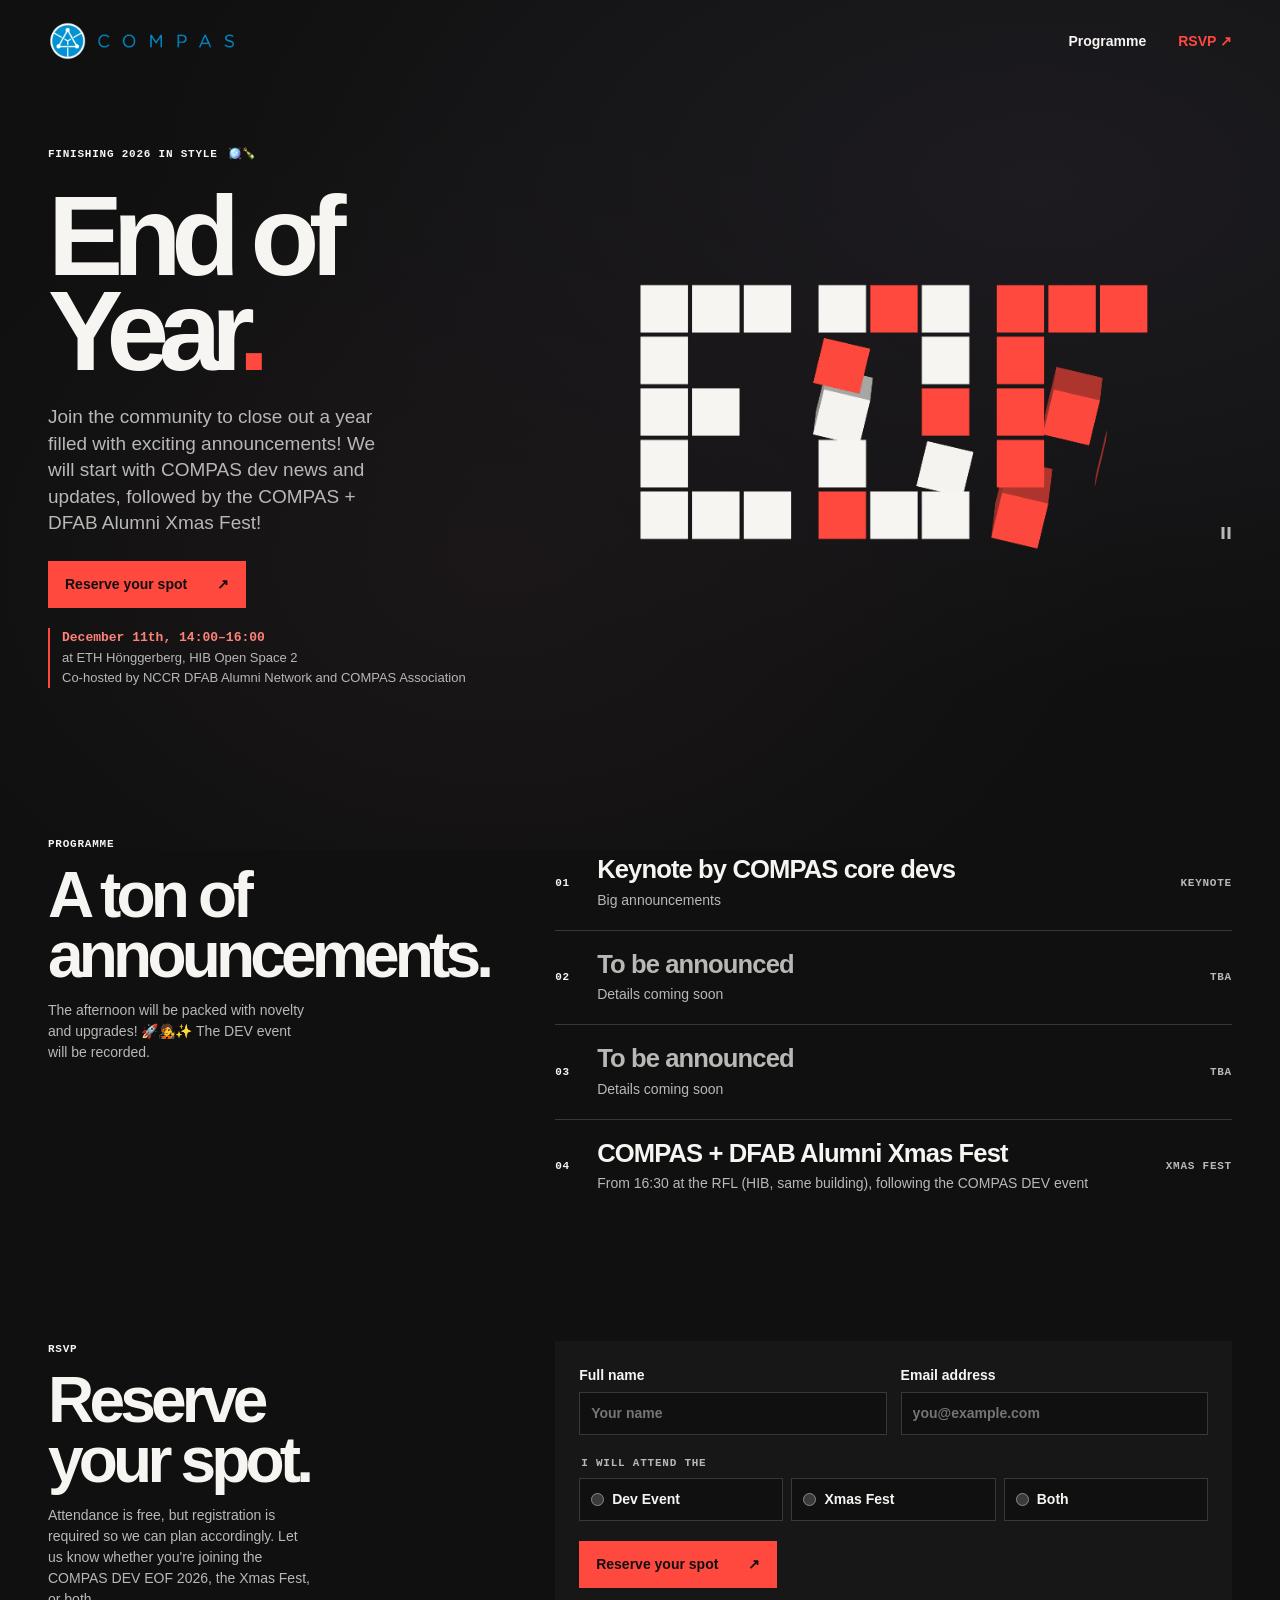
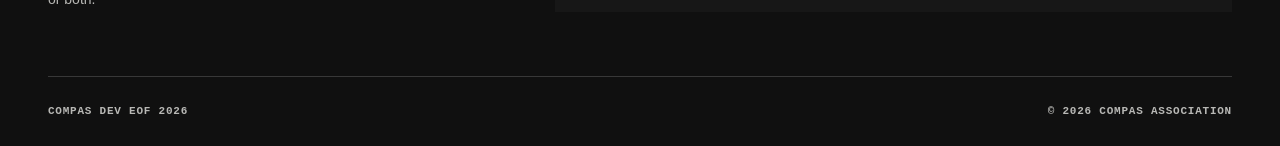
==== commit 6f39c135: "Add Xmas Fest venue (RFL), co-host line, recording note - Landing page: co-host line under date/venu" ====
--- a/index.html
+++ b/index.html
@@ -9,7 +9,7 @@
   <meta property="og:type" content="website">
   <meta property="og:title" content="EOF 2026 — COMPAS DEV">
   <meta property="og:description"
-    content="December 11th, 14:00–16:00 at ETH Hönggerberg, HIB Open Space 2. Followed by the COMPAS + DFAB Alumni Xmas Fest from 16:30.">
+    content="December 11th, 14:00–16:00 at ETH Hönggerberg, HIB Open Space 2. Followed by the COMPAS + DFAB Alumni Xmas Fest from 16:30 at the RFL.">
   <meta property="og:url" content="https://compas.dev/eof26/">
   <meta property="og:image" content="https://compas.dev/eof26/press/assets/eof26-link-preview-1200x630.png">
   <meta property="og:image:width" content="1200">
@@ -36,7 +36,7 @@
           news and updates, followed by the COMPAS + DFAB Alumni Xmas Fest!</p>
         <a class="primary" href="#rsvp">Reserve your spot <span aria-hidden="true">↗</span></a>
         <p class="meta"><span><time datetime="2026-12-11">December 11th</time>, 14:00–16:00</span> <span>at ETH
-            Hönggerberg, HIB Open Space 2</span></p>
+            Hönggerberg, HIB Open Space 2</span> <span>Co-hosted by NCCR DFAB Alumni Network and COMPAS Association</span></p>
       </div>
       <figure class="art">
         <img id="mark" src="assets/eof-dark.png" width="800" height="448"
@@ -56,7 +56,7 @@
       <div>
         <div class="eyebrow">Programme</div>
         <h2 id="programme-title">A ton of<br> announcements.</h2>
-        <p class="lede">The afternoon will be packed with novelty and upgrades! 🚀🧑‍🎤✨</p>
+        <p class="lede">The afternoon will be packed with novelty and upgrades! 🚀🧑‍🎤✨ The DEV event will be recorded.</p>
       </div>
       <div class="programme-list">
         <article><span class="index">01</span>
@@ -80,7 +80,7 @@
         <article><span class="index">04</span>
           <div>
             <h3>COMPAS + DFAB Alumni Xmas Fest</h3>
-            <p>From 16:30, following the COMPAS DEV event</p>
+            <p>From 16:30 at the RFL (HIB, same building), following the COMPAS DEV event</p>
           </div><span class="tag">Xmas Fest</span>
         </article>
       </div>
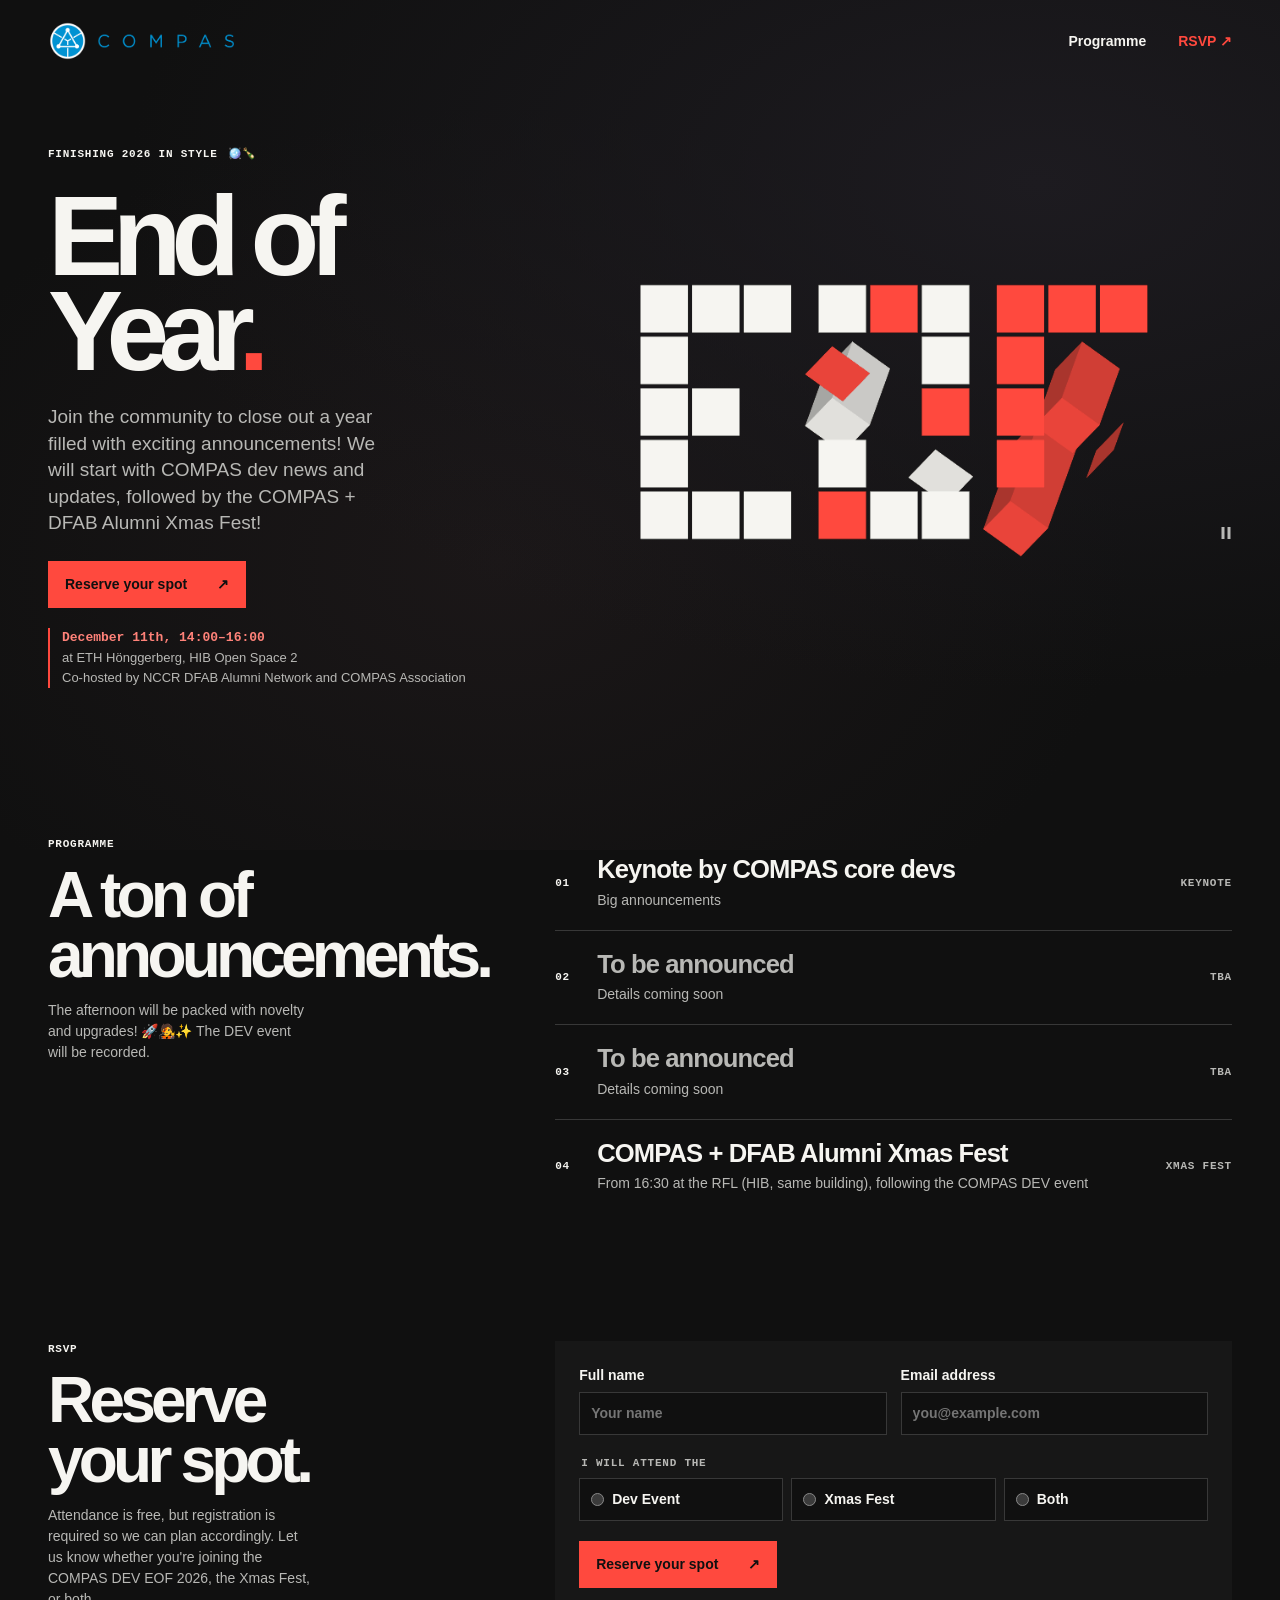
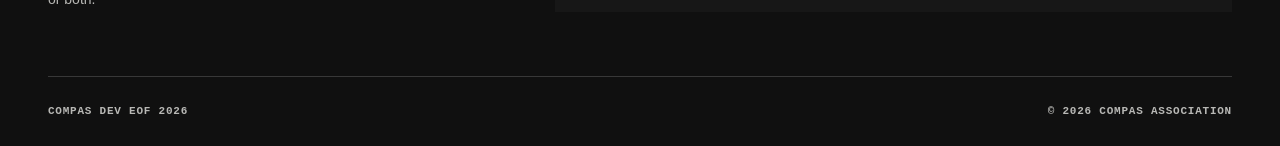
==== commit c2bd901d: "Show a clear confirmation after RSVP Replace the small status line under the button with a confirmat" ====
--- a/index.html
+++ b/index.html
@@ -109,6 +109,13 @@
         <input type="hidden" name="anticsrf" value="true">
         <button class="primary" type="submit">Reserve your spot <span aria-hidden="true">↗</span></button>
         <p id="form-status" role="status" hidden></p>
+        <div id="rsvp-done" class="done" tabindex="-1" hidden>
+          <div class="eyebrow"><span class="check" aria-hidden="true">✓</span> Spot reserved</div>
+          <h3>See you on December 11th!</h3>
+          <p>We sent a confirmation email to <strong id="rsvp-email"></strong>. If it isn't in your inbox within a few
+            minutes, check your spam folder.</p>
+          <button id="rsvp-again" type="button" class="link">Register someone else</button>
+        </div>
       </form>
     </section>
   </main>
--- a/style.css
+++ b/style.css
@@ -65,6 +65,15 @@
 #form-status{padding-top:10px}
 #form-status.error{color:#ff8279}
 form button:disabled{opacity:.6;cursor:progress}
+form[data-sent]>:not(.done){display:none}
+.done{border-left:2px solid var(--accent);padding:4px 0 4px 16px;outline:none}
+.done .eyebrow{color:var(--accent)}
+.done .check{display:inline-grid;place-items:center;width:18px;height:18px;background:var(--accent);color:var(--paper);font-size:12px}
+.done h3{margin-top:12px}
+.done p{max-width:44ch;margin-top:10px}
+.done strong{color:var(--ink);font-weight:600;overflow-wrap:anywhere}
+.link{margin-top:16px;padding:0;border:0;background:none;color:var(--muted);font-size:14px;text-decoration:underline;text-underline-offset:3px}
+.link:hover{color:var(--ink)}
 .footer{border-bottom:0;border-top:1px solid var(--rule);min-height:70px;color:var(--muted)}
 @media(max-width:850px){.wrap{width:calc(100% - 44px)}.hero,.programme,.rsvp{gap:24px}.hero{min-height:0}h1{font-size:clamp(62px,10vw,100px)}}
 @media(max-width:680px){.wrap{width:calc(100% - 32px)}.header{height:64px}nav{gap:12px}.brand{width:145px}.hero,.programme,.rsvp{grid-template-columns:1fr}.hero{padding-block:32px}.intro h1 br,.programme h2 br,.rsvp h2 br{display:none}.intro h1{max-width:7ch;line-height:.9}.intro>p:not(.meta){font-size:17px}.programme,.rsvp{padding-block:28px}}
